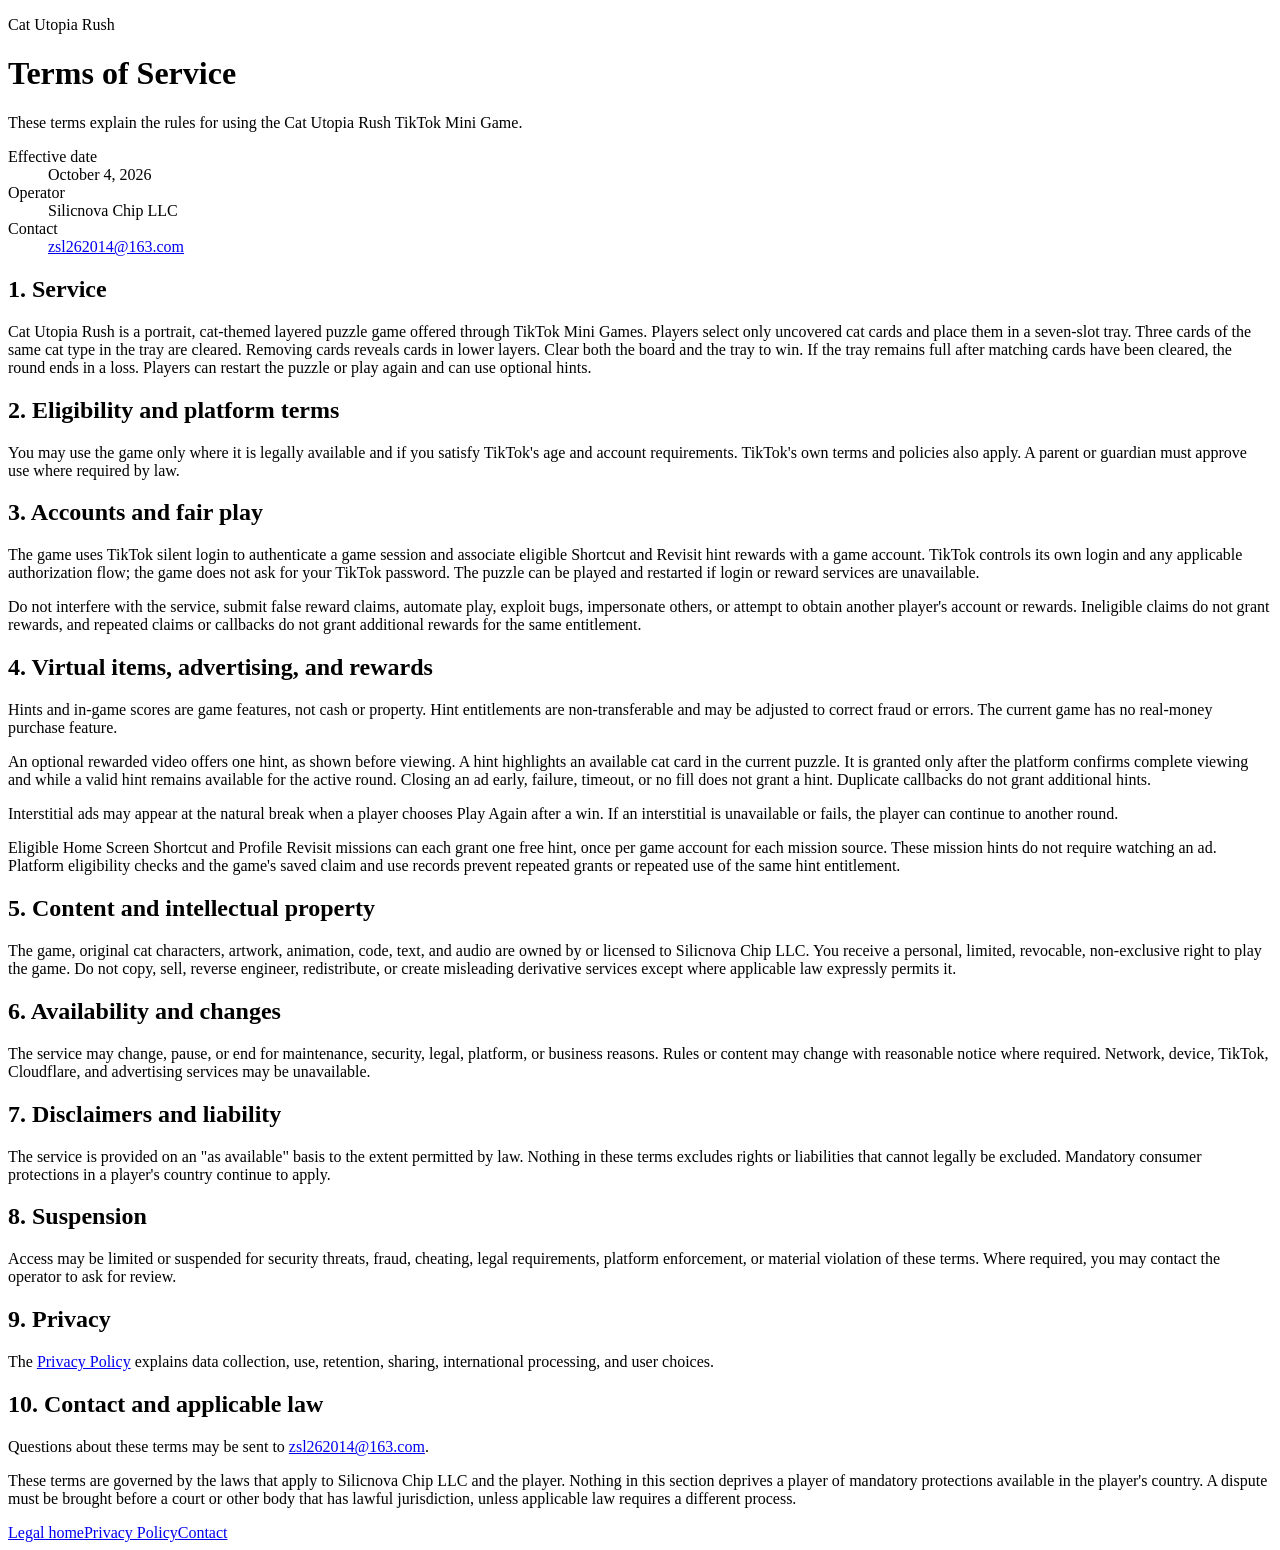
==== terms/index.html @ eef5ea86 "Publish approved Cat Utopia Rush Terms This file contains the Terms of Service for the Cat Utopia Ru" ====
<!doctype html>
<html lang="en">
<head>
<meta charset="utf-8">
<meta name="viewport" content="width=device-width, initial-scale=1">
<meta name="description" content="Terms of Service for Cat Utopia Rush.">
<title>Terms of Service · Cat Utopia Rush</title>
<link rel="stylesheet" href="../assets/styles.css">
</head>
<body>
<main class="shell document">
<header>
<p class="eyebrow">Cat Utopia Rush</p>
<h1>Terms of Service</h1>
<p class="lead">These terms explain the rules for using the Cat Utopia Rush TikTok Mini Game.</p>
<dl class="meta">
<div><dt>Effective date</dt><dd>October 4, 2026</dd></div>
<div><dt>Operator</dt><dd>Silicnova Chip LLC</dd></div>
<div><dt>Contact</dt><dd><a href="mailto:zsl262014@163.com">zsl262014@163.com</a></dd></div>
</dl>
</header>
<section>
<h2>1. Service</h2>

<p>Cat Utopia Rush is a portrait, cat-themed layered puzzle game offered through TikTok Mini Games. Players select only uncovered cat cards and place them in a seven-slot tray. Three cards of the same cat type in the tray are cleared. Removing cards reveals cards in lower layers. Clear both the board and the tray to win. If the tray remains full after matching cards have been cleared, the round ends in a loss. Players can restart the puzzle or play again and can use optional hints.</p>

<h2>2. Eligibility and platform terms</h2>

<p>You may use the game only where it is legally available and if you satisfy TikTok's age and account requirements. TikTok's own terms and policies also apply. A parent or guardian must approve use where required by law.</p>

<h2>3. Accounts and fair play</h2>

<p>The game uses TikTok silent login to authenticate a game session and associate eligible Shortcut and Revisit hint rewards with a game account. TikTok controls its own login and any applicable authorization flow; the game does not ask for your TikTok password. The puzzle can be played and restarted if login or reward services are unavailable.</p>

<p>Do not interfere with the service, submit false reward claims, automate play, exploit bugs, impersonate others, or attempt to obtain another player's account or rewards. Ineligible claims do not grant rewards, and repeated claims or callbacks do not grant additional rewards for the same entitlement.</p>

<h2>4. Virtual items, advertising, and rewards</h2>

<p>Hints and in-game scores are game features, not cash or property. Hint entitlements are non-transferable and may be adjusted to correct fraud or errors. The current game has no real-money purchase feature.</p>

<p>An optional rewarded video offers one hint, as shown before viewing. A hint highlights an available cat card in the current puzzle. It is granted only after the platform confirms complete viewing and while a valid hint remains available for the active round. Closing an ad early, failure, timeout, or no fill does not grant a hint. Duplicate callbacks do not grant additional hints.</p>

<p>Interstitial ads may appear at the natural break when a player chooses Play Again after a win. If an interstitial is unavailable or fails, the player can continue to another round.</p>

<p>Eligible Home Screen Shortcut and Profile Revisit missions can each grant one free hint, once per game account for each mission source. These mission hints do not require watching an ad. Platform eligibility checks and the game's saved claim and use records prevent repeated grants or repeated use of the same hint entitlement.</p>

<h2>5. Content and intellectual property</h2>

<p>The game, original cat characters, artwork, animation, code, text, and audio are owned by or licensed to Silicnova Chip LLC. You receive a personal, limited, revocable, non-exclusive right to play the game. Do not copy, sell, reverse engineer, redistribute, or create misleading derivative services except where applicable law expressly permits it.</p>

<h2>6. Availability and changes</h2>

<p>The service may change, pause, or end for maintenance, security, legal, platform, or business reasons. Rules or content may change with reasonable notice where required. Network, device, TikTok, Cloudflare, and advertising services may be unavailable.</p>

<h2>7. Disclaimers and liability</h2>

<p>The service is provided on an "as available" basis to the extent permitted by law. Nothing in these terms excludes rights or liabilities that cannot legally be excluded. Mandatory consumer protections in a player's country continue to apply.</p>

<h2>8. Suspension</h2>

<p>Access may be limited or suspended for security threats, fraud, cheating, legal requirements, platform enforcement, or material violation of these terms. Where required, you may contact the operator to ask for review.</p>

<h2>9. Privacy</h2>

<p>The <a href="../privacy/">Privacy Policy</a> explains data collection, use, retention, sharing, international processing, and user choices.</p>

<h2>10. Contact and applicable law</h2>

<p>Questions about these terms may be sent to <a href="mailto:zsl262014@163.com">zsl262014@163.com</a>.</p>

<p>These terms are governed by the laws that apply to Silicnova Chip LLC and the player. Nothing in this section deprives a player of mandatory protections available in the player's country. A dispute must be brought before a court or other body that has lawful jurisdiction, unless applicable law requires a different process.</p>
</section>
<footer><a href="../">Legal home</a><a href="../privacy/">Privacy Policy</a><a href="mailto:zsl262014@163.com">Contact</a></footer>
</main>
</body>
</html>
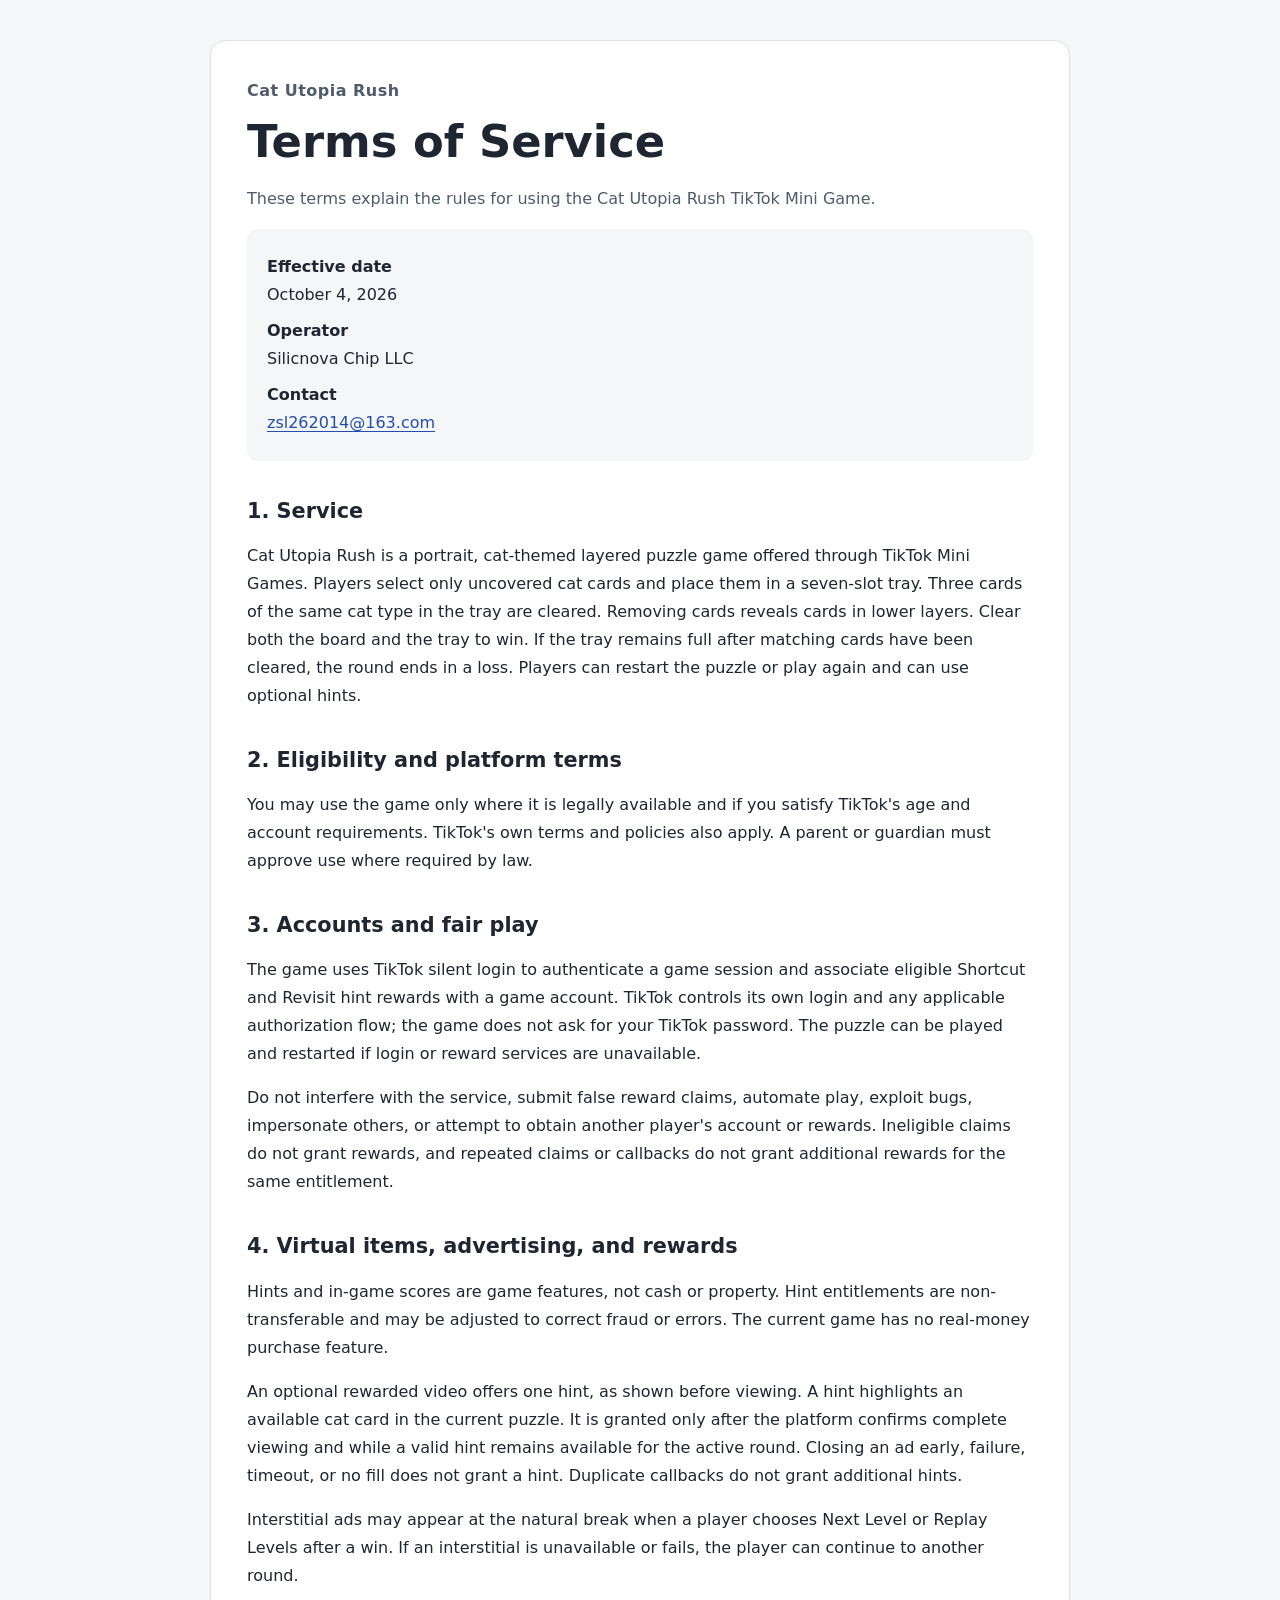
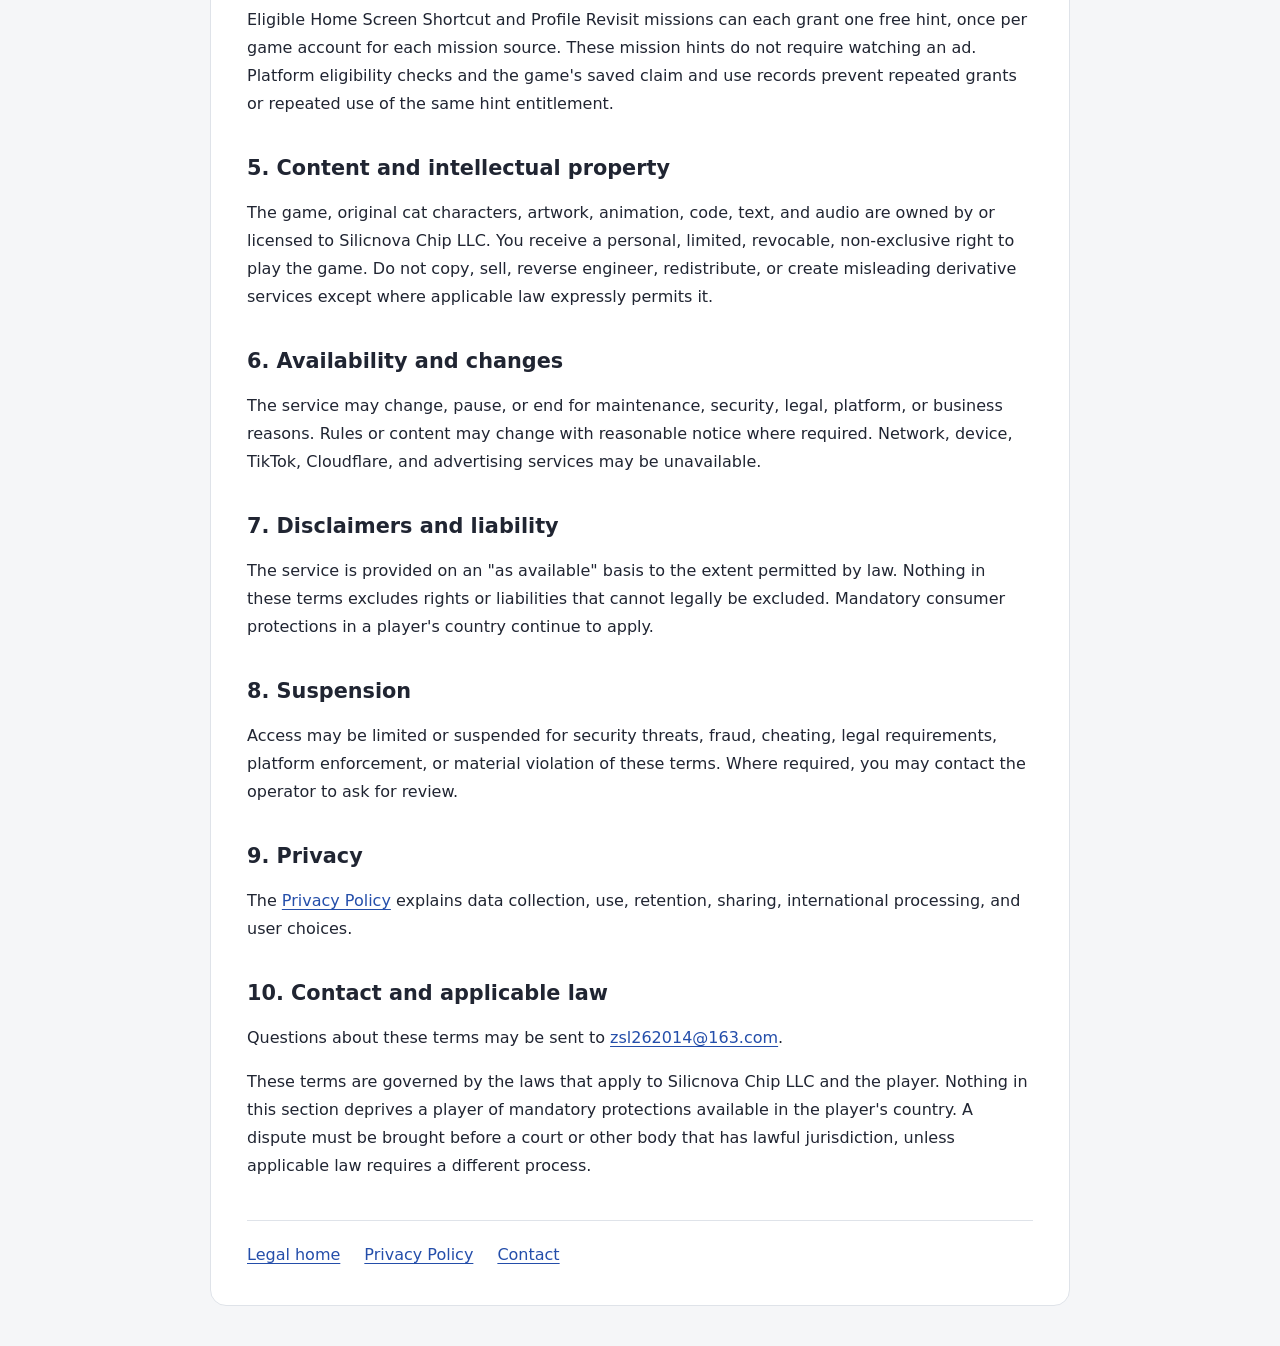
==== commit 4634091a: "Sync Terms win continuation buttons for RC2" ====
--- a/terms/index.html
+++ b/terms/index.html
@@ -40,7 +40,7 @@
 
 <p>An optional rewarded video offers one hint, as shown before viewing. A hint highlights an available cat card in the current puzzle. It is granted only after the platform confirms complete viewing and while a valid hint remains available for the active round. Closing an ad early, failure, timeout, or no fill does not grant a hint. Duplicate callbacks do not grant additional hints.</p>
 
-<p>Interstitial ads may appear at the natural break when a player chooses Play Again after a win. If an interstitial is unavailable or fails, the player can continue to another round.</p>
+<p>Interstitial ads may appear at the natural break when a player chooses Next Level or Replay Levels after a win. If an interstitial is unavailable or fails, the player can continue to another round.</p>
 
 <p>Eligible Home Screen Shortcut and Profile Revisit missions can each grant one free hint, once per game account for each mission source. These mission hints do not require watching an ad. Platform eligibility checks and the game's saved claim and use records prevent repeated grants or repeated use of the same hint entitlement.</p>
 
--- a/assets/styles.css
+++ b/assets/styles.css
@@ -0,0 +1 @@
+*{box-sizing:border-box}html{color-scheme:light}body{margin:0;background:#f5f6f8;color:#202532;font:1rem/1.75 system-ui,-apple-system,BlinkMacSystemFont,"Segoe UI",sans-serif}.shell{max-width:860px;margin:2.5rem auto;padding:2.25rem;background:#fff;border:1px solid #dfe3e9;border-radius:16px}.eyebrow{margin:0;color:#505b6c;font-weight:650;letter-spacing:.03em}h1{font-size:clamp(1.9rem,6vw,2.8rem);line-height:1.2;margin:.65rem 0 1rem}h2{font-size:1.3rem;line-height:1.4;margin:2.25rem 0 .75rem}.lead{color:#505b6c}.meta{padding:1rem 1.25rem;background:#f5f6f8;border-radius:10px}.meta div{margin:.5rem 0}.meta dt{font-weight:650}.meta dd{margin:0}p,li,dd{overflow-wrap:anywhere}li{margin:.65rem 0}ul{padding-left:1.5rem}a{color:#244eaa;text-underline-offset:3px}a:focus-visible{outline:3px solid #244eaa;outline-offset:4px}footer{display:flex;flex-wrap:wrap;gap:.75rem 1.5rem;border-top:1px solid #dfe3e9;margin-top:2.5rem;padding-top:1.25rem}.pages{display:flex;flex-wrap:wrap;gap:1rem;margin:2rem 0}.pages a{display:block;padding:1rem 1.25rem;background:#f5f6f8;border:1px solid #dfe3e9;border-radius:10px}@media(max-width:600px){.shell{margin:0;padding:1.5rem 1.1rem;min-height:100vh;border:0;border-radius:0}.meta{padding:.9rem}h2{margin-top:1.75rem}footer{padding-bottom:1rem}}
